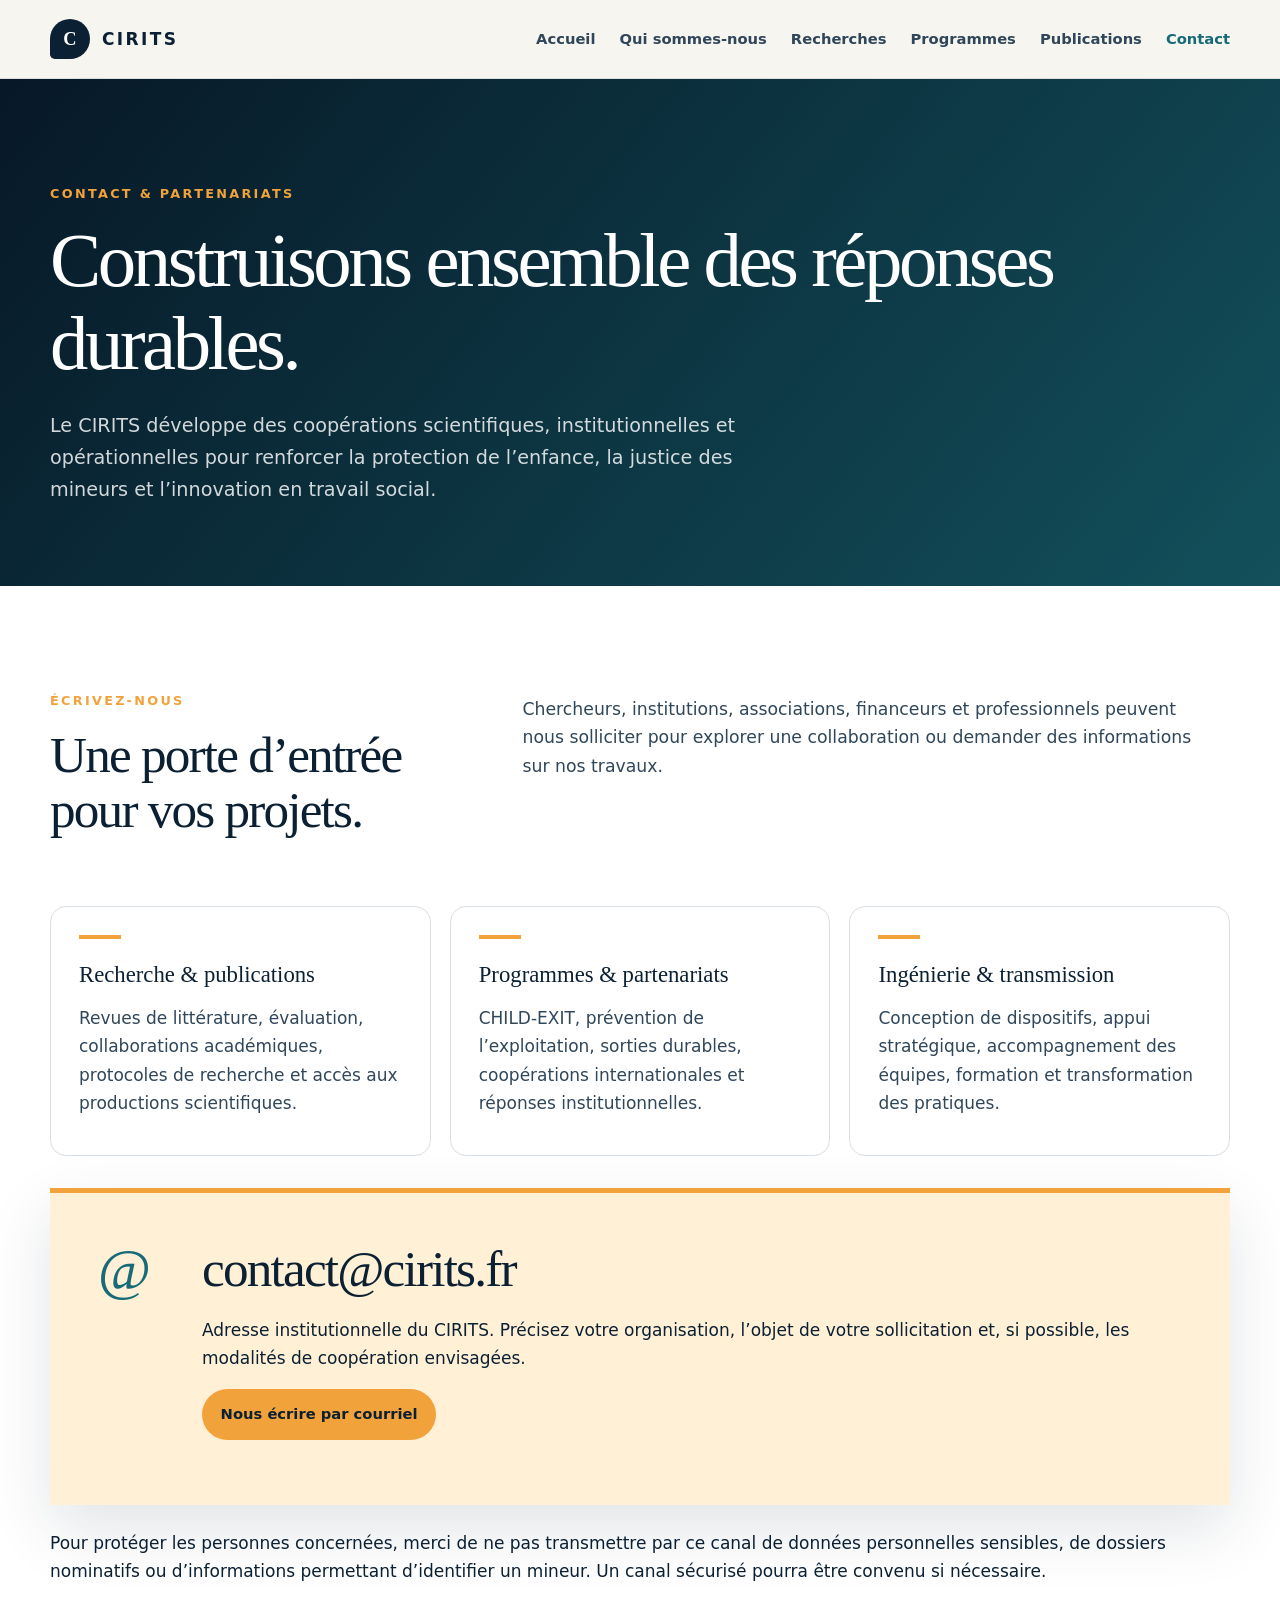
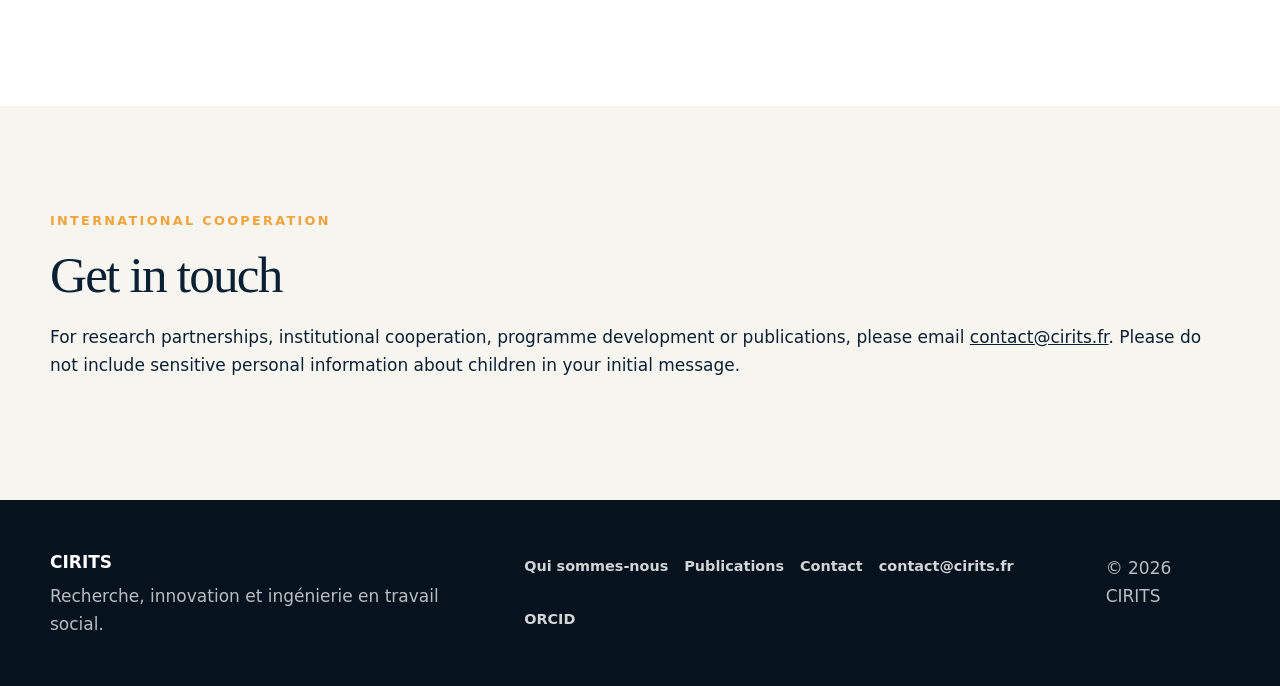
==== contact/index.html @ 4fc6ac08 "Add institutional contact and partnerships page" ====
<!doctype html>
<html lang="fr">
<head>
  <meta charset="utf-8">
  <meta name="viewport" content="width=device-width, initial-scale=1">
  <meta name="theme-color" content="#0c2033">
  <link rel="icon" type="image/svg+xml" href="/assets/favicon.svg">
  <title>Contact & partenariats | CIRITS</title>
  <meta name="description" content="Contacter le CIRITS pour une coopération scientifique, un partenariat institutionnel, une étude ou un projet d’innovation en travail social.">
  <meta name="robots" content="index,follow,max-image-preview:large">
  <link rel="canonical" href="https://cirits.fr/contact/">
  <meta property="og:type" content="website">
  <meta property="og:site_name" content="CIRITS">
  <meta property="og:locale" content="fr_FR">
  <meta property="og:title" content="Contact & partenariats | CIRITS">
  <meta property="og:description" content="Coopérations scientifiques, partenariats et ingénierie sociale : contactez le CIRITS.">
  <meta property="og:url" content="https://cirits.fr/contact/">
  <meta property="og:image" content="https://cirits.fr/assets/cirits-original-1200x630.png">
  <link rel="stylesheet" href="../assets/styles.css">
</head>
<body>
  <a class="skip-link" href="#contenu">Aller au contenu</a>
  <header class="site-header">
    <div class="nav-shell">
      <a class="brand" href="../" aria-label="Accueil du CIRITS"><span class="brand-mark">C</span><span>CIRITS</span></a>
      <button class="menu-button" type="button" data-menu-button aria-expanded="false" aria-controls="menu">Menu</button>
      <nav class="site-nav" id="menu" data-menu aria-label="Navigation principale">
        <a href="../">Accueil</a>
        <a href="../qui-sommes-nous/">Qui sommes-nous</a>
        <a href="../recherches/">Recherches</a>
        <a href="../programmes/">Programmes</a>
        <a href="../publications/">Publications</a>
        <a href="./" aria-current="page">Contact</a>
      </nav>
    </div>
  </header>
  <main id="contenu">
    <section class="page-hero">
      <div class="page-hero-inner">
        <p class="eyebrow">Contact & partenariats</p>
        <h1>Construisons ensemble des réponses durables.</h1>
        <p class="lead">Le CIRITS développe des coopérations scientifiques, institutionnelles et opérationnelles pour renforcer la protection de l’enfance, la justice des mineurs et l’innovation en travail social.</p>
      </div>
    </section>
    <section class="section section-white">
      <div class="section-inner">
        <div class="section-head">
          <div><p class="eyebrow">Écrivez-nous</p><h2>Une porte d’entrée pour vos projets.</h2></div>
          <p class="section-intro">Chercheurs, institutions, associations, financeurs et professionnels peuvent nous solliciter pour explorer une collaboration ou demander des informations sur nos travaux.</p>
        </div>
        <div class="grid-3">
          <article class="card"><h3>Recherche & publications</h3><p>Revues de littérature, évaluation, collaborations académiques, protocoles de recherche et accès aux productions scientifiques.</p></article>
          <article class="card"><h3>Programmes & partenariats</h3><p>CHILD-EXIT, prévention de l’exploitation, sorties durables, coopérations internationales et réponses institutionnelles.</p></article>
          <article class="card"><h3>Ingénierie & transmission</h3><p>Conception de dispositifs, appui stratégique, accompagnement des équipes, formation et transformation des pratiques.</p></article>
        </div>
        <div class="question-panel" style="margin-top:2rem">
          <div class="question-number">@</div>
          <div>
            <h2>contact@cirits.fr</h2>
            <p>Adresse institutionnelle du CIRITS. Précisez votre organisation, l’objet de votre sollicitation et, si possible, les modalités de coopération envisagées.</p>
            <p><a class="button button-primary" href="mailto:contact@cirits.fr?subject=Contact%20CIRITS%20%E2%80%94%20Proposition%20de%20collaboration">Nous écrire par courriel</a></p>
          </div>
        </div>
        <p style="margin-top:1.5rem">Pour protéger les personnes concernées, merci de ne pas transmettre par ce canal de données personnelles sensibles, de dossiers nominatifs ou d’informations permettant d’identifier un mineur. Un canal sécurisé pourra être convenu si nécessaire.</p>
      </div>
    </section>
    <section class="section">
      <div class="section-inner">
        <p class="eyebrow">International cooperation</p>
        <h2>Get in touch</h2>
        <p>For research partnerships, institutional cooperation, programme development or publications, please email <a href="mailto:contact@cirits.fr?subject=CIRITS%20%E2%80%94%20International%20partnership">contact@cirits.fr</a>. Please do not include sensitive personal information about children in your initial message.</p>
      </div>
    </section>
  </main>
  <footer class="site-footer">
    <div class="site-footer-inner">
      <div><strong>CIRITS</strong><p>Recherche, innovation et ingénierie en travail social.</p></div>
      <div class="footer-links"><a href="/qui-sommes-nous/">Qui sommes-nous</a><a href="/publications/">Publications</a><a href="/contact/">Contact</a><a href="mailto:contact@cirits.fr">contact@cirits.fr</a><a href="https://orcid.org/0009-0007-4554-3817" rel="me external">ORCID</a></div>
      <div><p>© <span data-year>2026</span> CIRITS</p></div>
    </div>
  </footer>
  <script src="../assets/main.js"></script>
</body>
</html>
---- assets/styles.css ----
:root {
  --ink: #0c2033;
  --ink-soft: #30465a;
  --paper: #f7f5f0;
  --white: #ffffff;
  --amber: #f2a23a;
  --amber-soft: #fff0d6;
  --blue: #176a78;
  --blue-soft: #dceef0;
  --line: #d7dfe4;
  --max: 1180px;
  --shadow: 0 24px 60px rgba(12, 32, 51, 0.12);
}

* { box-sizing: border-box; }

html { scroll-behavior: smooth; }

body {
  margin: 0;
  color: var(--ink);
  background: var(--paper);
  font-family: Inter, ui-sans-serif, system-ui, -apple-system, BlinkMacSystemFont, "Segoe UI", sans-serif;
  font-size: 17px;
  line-height: 1.66;
  text-rendering: optimizeLegibility;
}

a { color: inherit; }

a:focus-visible,
button:focus-visible {
  outline: 3px solid var(--amber);
  outline-offset: 4px;
}

.skip-link {
  position: absolute;
  left: 1rem;
  top: -4rem;
  z-index: 100;
  padding: .7rem 1rem;
  background: var(--white);
  border-radius: .5rem;
}

.skip-link:focus { top: 1rem; }

.site-header {
  position: sticky;
  top: 0;
  z-index: 20;
  background: rgba(247, 245, 240, .94);
  border-bottom: 1px solid rgba(12, 32, 51, .1);
  backdrop-filter: blur(14px);
}

.nav-shell {
  width: min(var(--max), calc(100% - 2rem));
  min-height: 78px;
  margin: 0 auto;
  display: flex;
  align-items: center;
  justify-content: space-between;
  gap: 2rem;
}

.brand {
  display: inline-flex;
  align-items: center;
  gap: .75rem;
  text-decoration: none;
  font-weight: 850;
  letter-spacing: .14em;
}

.brand-mark {
  display: grid;
  width: 40px;
  height: 40px;
  place-items: center;
  color: var(--white);
  background: var(--ink);
  border-radius: 50% 50% 50% 12%;
  font-family: Georgia, serif;
  font-size: 1.15rem;
  letter-spacing: 0;
}

.site-nav {
  display: flex;
  align-items: center;
  gap: 1.5rem;
}

.site-nav a {
  text-decoration: none;
  color: var(--ink-soft);
  font-size: .92rem;
  font-weight: 700;
}

.site-nav a:hover,
.site-nav a[aria-current="page"] { color: var(--blue); }

.menu-button {
  display: none;
  border: 1px solid var(--line);
  background: var(--white);
  border-radius: 999px;
  padding: .55rem .9rem;
  font: inherit;
  font-weight: 750;
}

.hero {
  position: relative;
  overflow: hidden;
  color: var(--white);
  background:
    radial-gradient(circle at 88% 20%, rgba(242, 162, 58, .22), transparent 26rem),
    linear-gradient(135deg, #071827 0%, #103c4a 100%);
}

.hero::after {
  content: "";
  position: absolute;
  right: -9rem;
  bottom: -15rem;
  width: 34rem;
  height: 34rem;
  border: 1px solid rgba(255, 255, 255, .14);
  border-radius: 50%;
  box-shadow: 0 0 0 4rem rgba(255,255,255,.025), 0 0 0 8rem rgba(255,255,255,.02);
}

.hero-grid,
.page-hero-inner,
.section-inner,
.site-footer-inner {
  width: min(var(--max), calc(100% - 2rem));
  margin: 0 auto;
}

.hero-grid {
  position: relative;
  z-index: 1;
  min-height: 640px;
  padding: 7.5rem 0 5.5rem;
  display: grid;
  grid-template-columns: minmax(0, 1.45fr) minmax(260px, .55fr);
  align-items: end;
  gap: 4rem;
}

.eyebrow {
  margin: 0 0 1rem;
  color: var(--amber);
  font-size: .8rem;
  font-weight: 850;
  letter-spacing: .18em;
  text-transform: uppercase;
}

h1, h2, h3 {
  margin-top: 0;
  font-family: Georgia, "Times New Roman", serif;
  font-weight: 500;
  line-height: 1.08;
}

h1 {
  max-width: 920px;
  margin-bottom: 1.5rem;
  font-size: clamp(3rem, 7vw, 6.6rem);
  letter-spacing: -.045em;
}

h2 {
  margin-bottom: 1.25rem;
  font-size: clamp(2.1rem, 4vw, 3.65rem);
  letter-spacing: -.035em;
}

h3 {
  margin-bottom: .65rem;
  font-size: 1.42rem;
}

.lead {
  max-width: 760px;
  margin: 0;
  color: rgba(255,255,255,.82);
  font-size: clamp(1.08rem, 1.5vw, 1.28rem);
}

.hero-aside {
  padding: 1.5rem 0 0 1.5rem;
  border-left: 2px solid var(--amber);
}

.hero-aside p {
  margin: 0 0 1rem;
  color: rgba(255,255,255,.75);
}

.hero-aside strong {
  display: block;
  color: var(--white);
  font-size: 1.05rem;
}

.actions {
  margin-top: 2rem;
  display: flex;
  flex-wrap: wrap;
  gap: .8rem;
}

.button {
  display: inline-flex;
  min-height: 48px;
  align-items: center;
  justify-content: center;
  padding: .75rem 1.1rem;
  border: 1px solid transparent;
  border-radius: 999px;
  text-decoration: none;
  font-size: .92rem;
  font-weight: 800;
}

.button-primary { color: var(--ink); background: var(--amber); }
.button-secondary { color: var(--white); border-color: rgba(255,255,255,.35); }

.section { padding: 6.5rem 0; }
.section-white { background: var(--white); }
.section-dark { color: var(--white); background: var(--ink); }

.section-head {
  display: grid;
  grid-template-columns: .75fr 1.25fr;
  align-items: start;
  gap: 3rem;
  margin-bottom: 3rem;
}

.section-intro {
  max-width: 700px;
  margin: .3rem 0 0;
  color: var(--ink-soft);
  font-size: 1.08rem;
}

.section-dark .section-intro { color: rgba(255,255,255,.72); }

.question-panel {
  display: grid;
  grid-template-columns: 5rem 1fr;
  gap: 1.5rem;
  padding: clamp(1.5rem, 4vw, 3rem);
  background: var(--amber-soft);
  border-top: 5px solid var(--amber);
  box-shadow: var(--shadow);
}

.question-number {
  font-family: Georgia, serif;
  font-size: 3.6rem;
  line-height: 1;
  color: var(--blue);
}

.question-panel blockquote {
  margin: 0;
  max-width: 900px;
  font-family: Georgia, serif;
  font-size: clamp(1.65rem, 3vw, 2.6rem);
  line-height: 1.25;
}

.grid-3 {
  display: grid;
  grid-template-columns: repeat(3, minmax(0, 1fr));
  gap: 1.2rem;
}

.grid-4 {
  display: grid;
  grid-template-columns: repeat(2, minmax(0, 1fr));
  gap: 1.2rem;
}

.card {
  position: relative;
  min-height: 250px;
  padding: 1.75rem;
  background: var(--white);
  border: 1px solid var(--line);
  border-radius: 1rem;
}

.card::before {
  content: "";
  display: block;
  width: 42px;
  height: 4px;
  margin-bottom: 1.5rem;
  background: var(--amber);
}

.card p { margin-bottom: 0; color: var(--ink-soft); }

.card-link {
  display: inline-block;
  margin-top: 1rem;
  color: var(--blue);
  font-weight: 800;
  text-underline-offset: .25rem;
}

.feature-row {
  display: grid;
  grid-template-columns: repeat(2, minmax(0, 1fr));
  gap: 1.2rem;
}

.feature {
  padding: 2rem;
  color: var(--white);
  background: rgba(255,255,255,.06);
  border: 1px solid rgba(255,255,255,.14);
  border-radius: 1rem;
}

.feature p { color: rgba(255,255,255,.72); }

.page-hero {
  color: var(--white);
  background: linear-gradient(130deg, #071827, #12505b);
}

.page-hero-inner { padding: 6.5rem 0 5rem; }

.page-hero h1 {
  max-width: 1040px;
  font-size: clamp(2.8rem, 6vw, 5.4rem);
}

.content-grid {
  display: grid;
  grid-template-columns: minmax(220px, .65fr) minmax(0, 1.35fr);
  gap: 4rem;
}

.sticky-index {
  position: sticky;
  top: 110px;
  align-self: start;
  padding-top: .5rem;
}

.sticky-index p {
  margin: 0 0 .45rem;
  color: var(--ink-soft);
}

.sticky-index strong { color: var(--ink); }

.prose { max-width: 800px; }
.prose h2 { margin-top: 3.6rem; font-size: clamp(2rem, 3vw, 2.8rem); }
.prose h2:first-child { margin-top: 0; }
.prose p { color: var(--ink-soft); }

.timeline {
  margin: 2rem 0;
  border-left: 2px solid var(--line);
}

.timeline-item {
  position: relative;
  padding: 0 0 2rem 2rem;
}

.timeline-item::before {
  content: "";
  position: absolute;
  left: -7px;
  top: .45rem;
  width: 12px;
  height: 12px;
  background: var(--amber);
  border-radius: 50%;
}

.timeline-item h3 { margin-bottom: .35rem; }
.timeline-item p { margin: 0; }

.tag-list {
  display: flex;
  flex-wrap: wrap;
  gap: .6rem;
  padding: 0;
  list-style: none;
}

.tag-list li {
  padding: .45rem .75rem;
  color: var(--blue);
  background: var(--blue-soft);
  border-radius: 999px;
  font-size: .88rem;
  font-weight: 750;
}

.publication {
  padding: 2rem 0;
  border-top: 1px solid var(--line);
}

.publication:first-of-type { border-top: 0; }
.publication-meta { color: var(--blue); font-size: .88rem; font-weight: 800; letter-spacing: .04em; }

.site-footer {
  color: rgba(255,255,255,.72);
  background: #06131f;
}

.site-footer-inner {
  padding: 3rem 0;
  display: flex;
  justify-content: space-between;
  gap: 2rem;
}

.site-footer strong { display: block; color: var(--white); }
.site-footer p { margin: .35rem 0 0; }
.site-footer a { color: var(--white); }

.footer-links {
  display: flex;
  align-items: center;
  gap: 1rem;
  flex-wrap: wrap;
}

.footer-links a {
  color: rgba(255,255,255,.82);
  text-decoration: none;
  font-size: .9rem;
  font-weight: 700;
}

.footer-links a:hover { color: var(--white); }

@media (max-width: 900px) {
  .menu-button { display: inline-flex; }
  .site-nav {
    display: none;
    position: absolute;
    left: 1rem;
    right: 1rem;
    top: 70px;
    padding: 1rem;
    flex-direction: column;
    align-items: stretch;
    background: var(--white);
    border: 1px solid var(--line);
    border-radius: 1rem;
    box-shadow: var(--shadow);
  }
  .site-nav[data-open] { display: flex; }
  .site-nav a { padding: .55rem; }
  .hero-grid,
  .section-head,
  .content-grid { grid-template-columns: 1fr; }
  .hero-grid { min-height: auto; padding: 5rem 0; gap: 2.5rem; }
  .hero-aside { max-width: 520px; }
  .grid-3,
  .grid-4 { grid-template-columns: 1fr; }
  .card { min-height: auto; }
  .sticky-index { position: static; }
}

@media (max-width: 620px) {
  body { font-size: 16px; }
  .brand { font-size: .88rem; }
  .brand-mark { width: 36px; height: 36px; }
  .section { padding: 4.5rem 0; }
  .question-panel { grid-template-columns: 1fr; }
  .question-number { font-size: 2.5rem; }
  .feature-row { grid-template-columns: 1fr; }
  .site-footer-inner { flex-direction: column; }
  .footer-links { align-items: flex-start; }
}

@media (prefers-reduced-motion: reduce) {
  html { scroll-behavior: auto; }
}


.site-feature-image {
  width: min(var(--max), calc(100% - 2rem));
  margin: -2rem auto 4.5rem;
  position: relative;
  z-index: 2;
}

.site-feature-image img {
  display: block;
  width: 100%;
  height: auto;
  border-radius: 1.25rem;
  box-shadow: var(--shadow);
}

.site-feature-image--child {
  width: 100%;
  margin: 2.25rem 0 2.75rem;
}

.site-feature-image--child img {
  border-radius: 1rem;
}

@media (max-width: 900px) {
  .site-feature-image { margin-top: -1rem; margin-bottom: 3rem; }
}
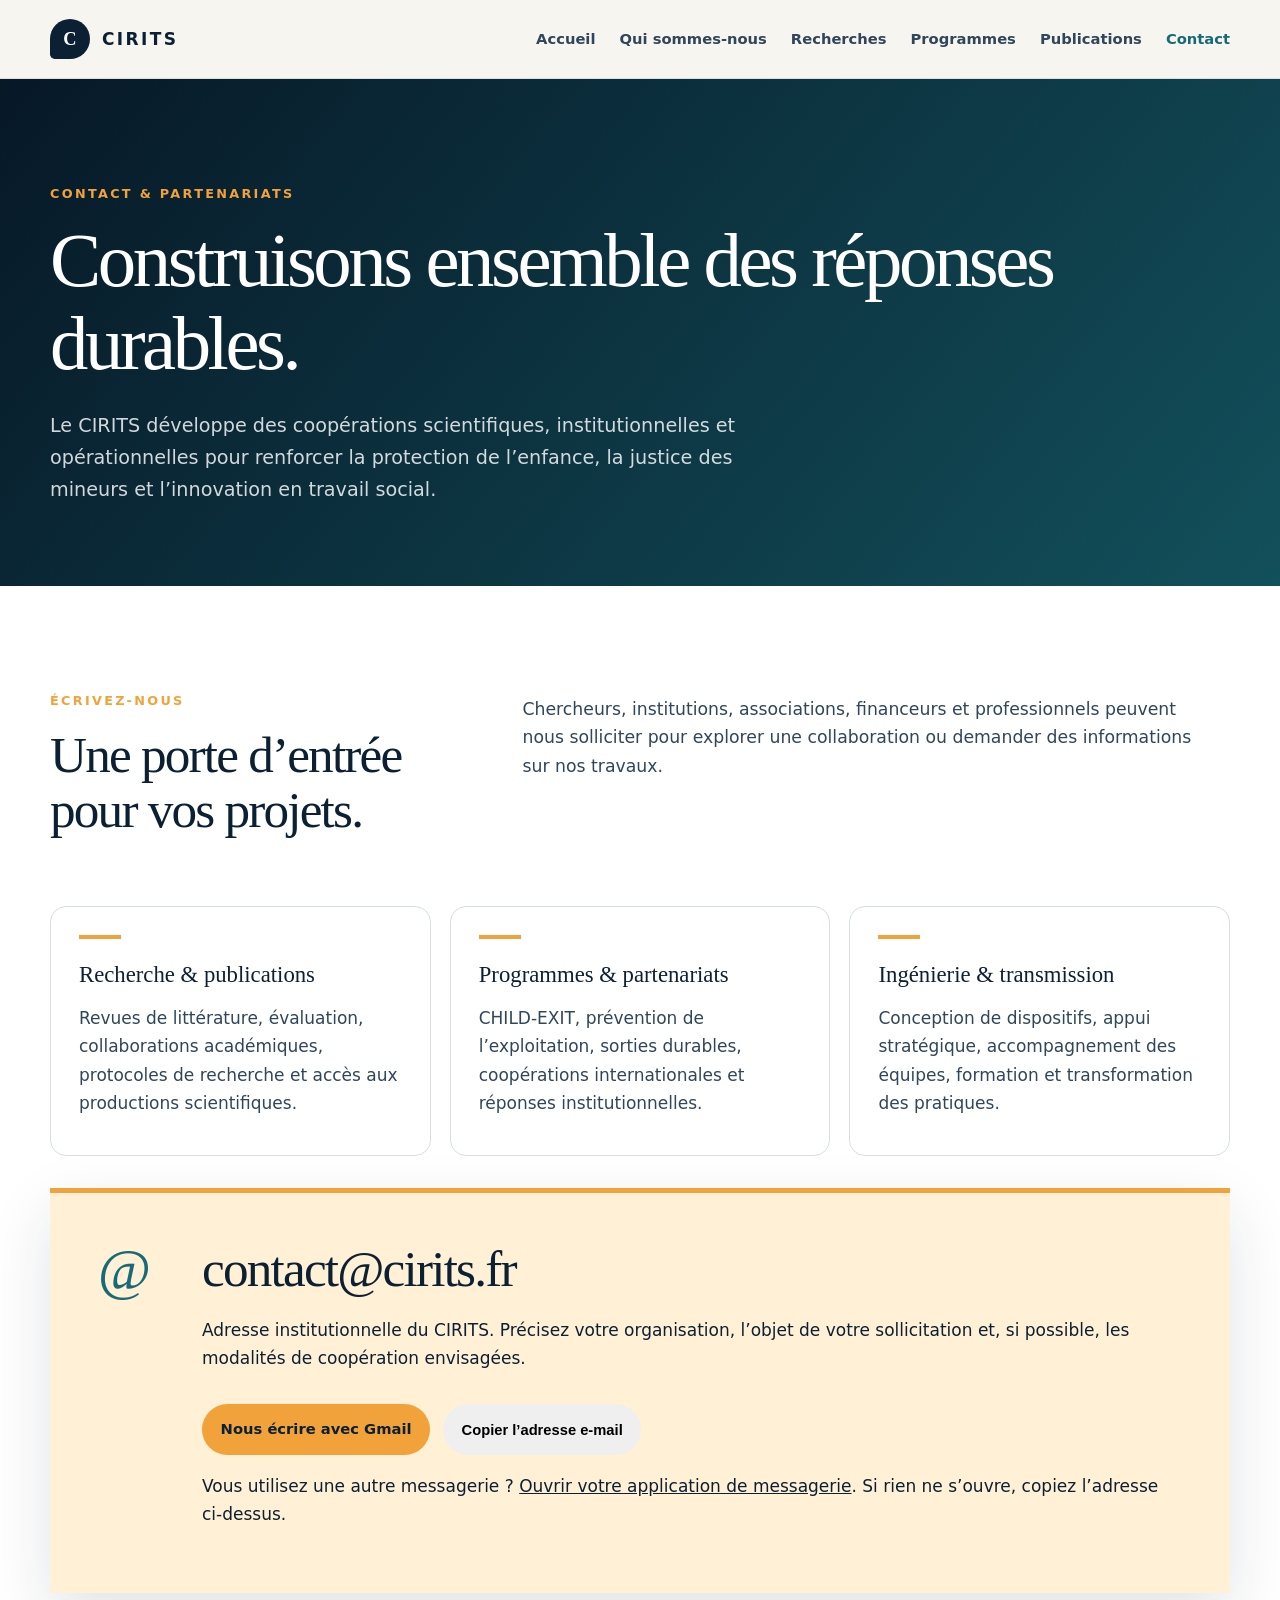
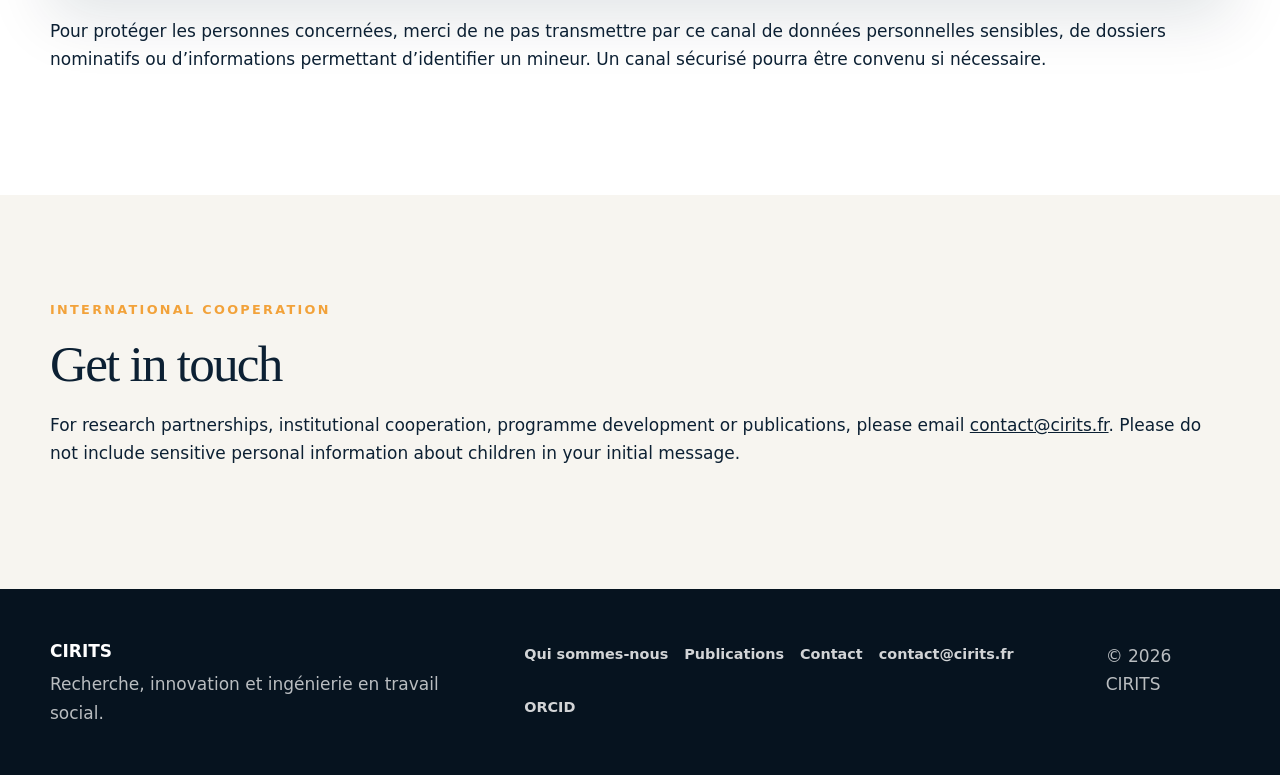
==== commit db2f79ad: "Make contact action usable with Gmail and copy email fallback" ====
--- a/contact/index.html
+++ b/contact/index.html
@@ -53,12 +53,17 @@
           <article class="card"><h3>Programmes & partenariats</h3><p>CHILD-EXIT, prévention de l’exploitation, sorties durables, coopérations internationales et réponses institutionnelles.</p></article>
           <article class="card"><h3>Ingénierie & transmission</h3><p>Conception de dispositifs, appui stratégique, accompagnement des équipes, formation et transformation des pratiques.</p></article>
         </div>
-        <div class="question-panel" style="margin-top:2rem">
+        <div class="question-panel" id="ecrire" style="margin-top:2rem">
           <div class="question-number">@</div>
           <div>
             <h2>contact@cirits.fr</h2>
             <p>Adresse institutionnelle du CIRITS. Précisez votre organisation, l’objet de votre sollicitation et, si possible, les modalités de coopération envisagées.</p>
-            <p><a class="button button-primary" href="mailto:contact@cirits.fr?subject=Contact%20CIRITS%20%E2%80%94%20Proposition%20de%20collaboration">Nous écrire par courriel</a></p>
+            <div class="actions">
+              <a class="button button-primary" href="https://mail.google.com/mail/?view=cm&fs=1&to=contact%40cirits.fr&su=Contact%20CIRITS%20-%20Proposition%20de%20collaboration" target="_blank" rel="noopener noreferrer">Nous écrire avec Gmail</a>
+              <button class="button button-outline" type="button" data-copy-email>Copier l’adresse e-mail</button>
+            </div>
+            <p id="copy-status" role="status" aria-live="polite"></p>
+            <p>Vous utilisez une autre messagerie ? <a href="mailto:contact@cirits.fr?subject=Contact%20CIRITS">Ouvrir votre application de messagerie</a>. Si rien ne s’ouvre, copiez l’adresse ci-dessus.</p>
           </div>
         </div>
         <p style="margin-top:1.5rem">Pour protéger les personnes concernées, merci de ne pas transmettre par ce canal de données personnelles sensibles, de dossiers nominatifs ou d’informations permettant d’identifier un mineur. Un canal sécurisé pourra être convenu si nécessaire.</p>
@@ -75,10 +80,36 @@
   <footer class="site-footer">
     <div class="site-footer-inner">
       <div><strong>CIRITS</strong><p>Recherche, innovation et ingénierie en travail social.</p></div>
-      <div class="footer-links"><a href="/qui-sommes-nous/">Qui sommes-nous</a><a href="/publications/">Publications</a><a href="/contact/">Contact</a><a href="mailto:contact@cirits.fr">contact@cirits.fr</a><a href="https://orcid.org/0009-0007-4554-3817" rel="me external">ORCID</a></div>
+      <div class="footer-links"><a href="/qui-sommes-nous/">Qui sommes-nous</a><a href="/publications/">Publications</a><a href="/contact/">Contact</a><a href="#ecrire">contact@cirits.fr</a><a href="https://orcid.org/0009-0007-4554-3817" rel="me external">ORCID</a></div>
       <div><p>© <span data-year>2026</span> CIRITS</p></div>
     </div>
   </footer>
   <script src="../assets/main.js"></script>
+  <script>
+    const copyEmailButton = document.querySelector('[data-copy-email]');
+    const copyStatus = document.getElementById('copy-status');
+    copyEmailButton?.addEventListener('click', async () => {
+      const address = 'contact@cirits.fr';
+      try {
+        if (navigator.clipboard && window.isSecureContext) {
+          await navigator.clipboard.writeText(address);
+        } else {
+          const field = document.createElement('textarea');
+          field.value = address;
+          field.setAttribute('readonly', '');
+          field.style.position = 'fixed';
+          field.style.opacity = '0';
+          document.body.appendChild(field);
+          field.select();
+          const copied = document.execCommand('copy');
+          field.remove();
+          if (!copied) throw new Error('copy unavailable');
+        }
+        copyStatus.textContent = 'Adresse copiée : contact@cirits.fr';
+      } catch (_) {
+        copyStatus.textContent = 'Sélectionnez et copiez manuellement : contact@cirits.fr';
+      }
+    });
+  </script>
 </body>
 </html>
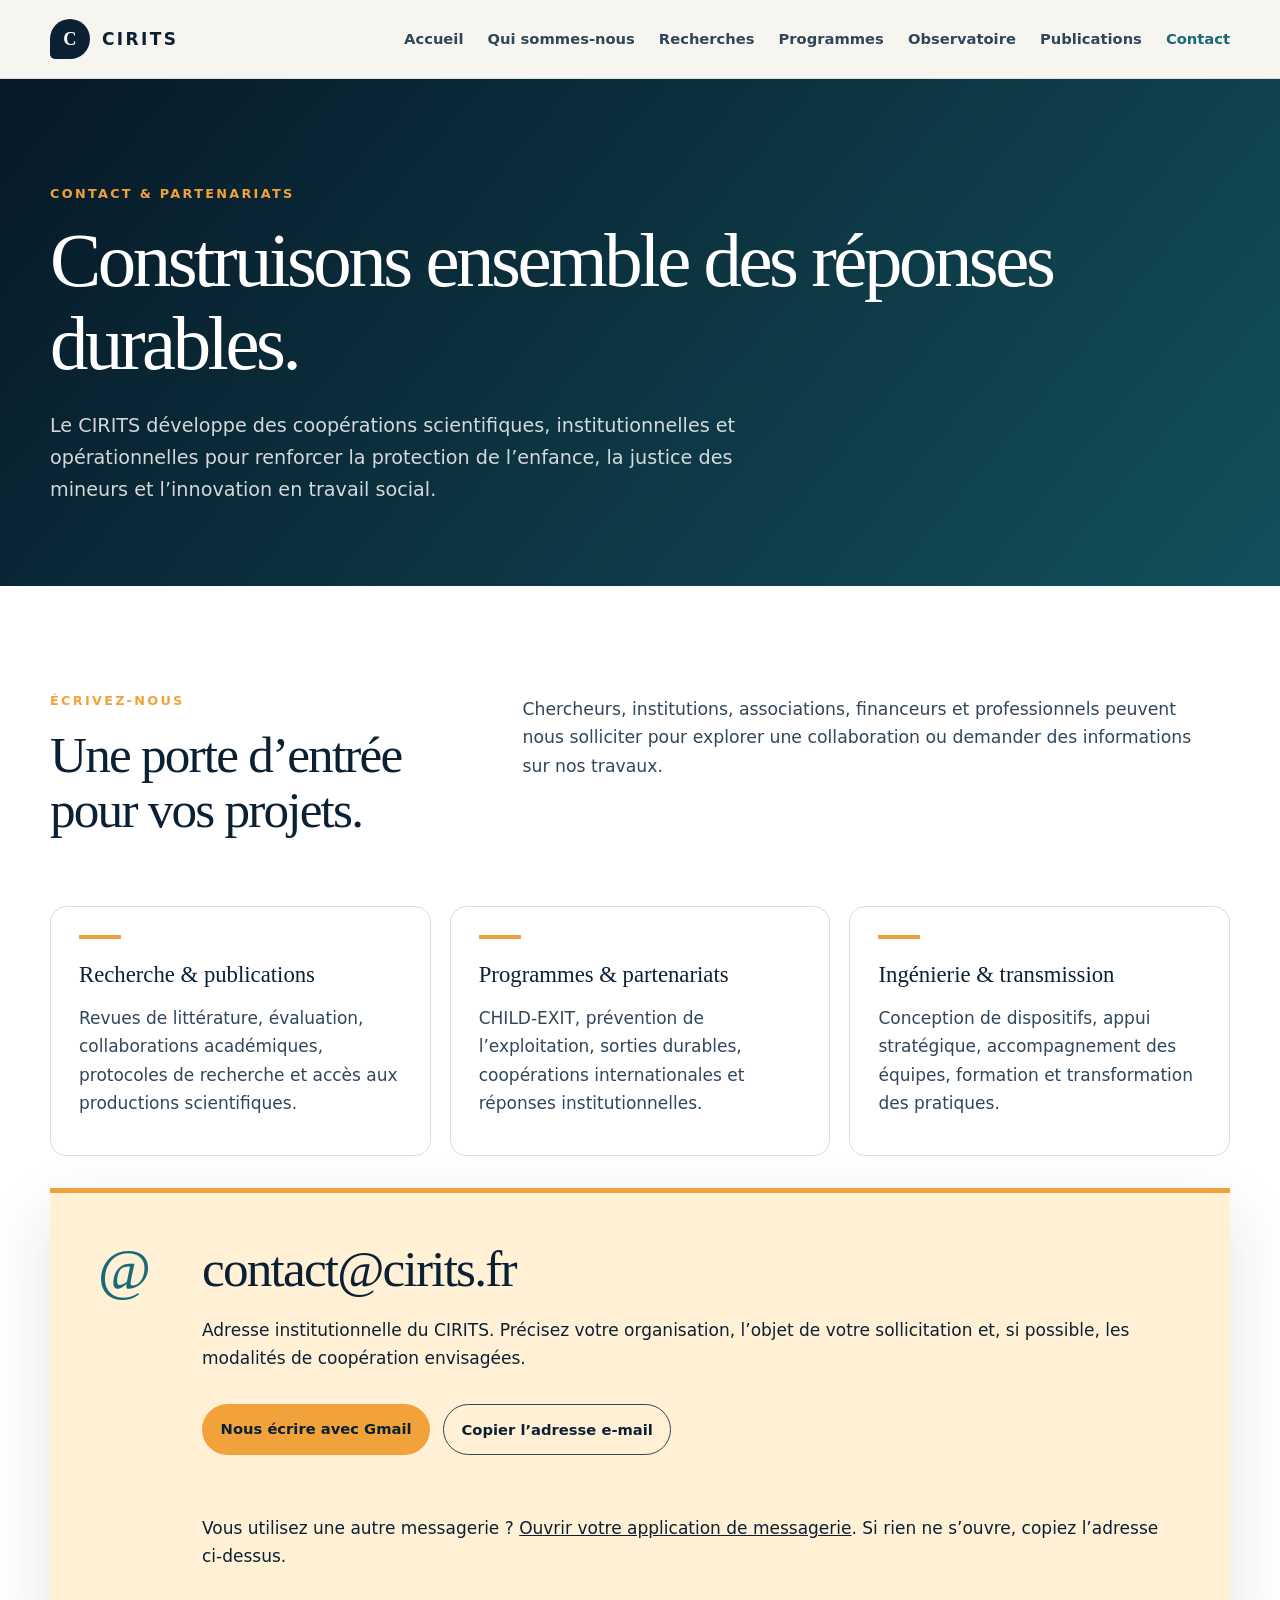
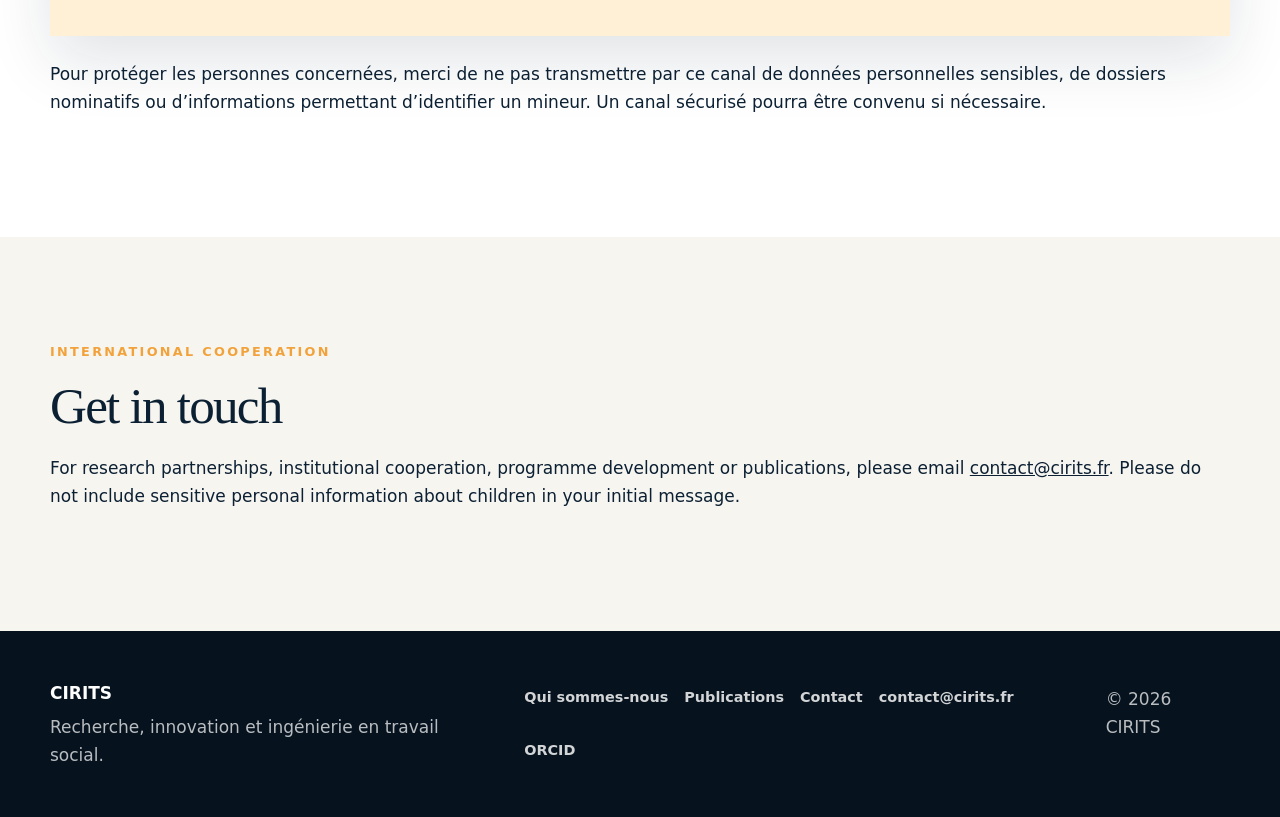
==== commit b03ebdc9: "Ajouter l'accès à l'Observatoire dans la navigation" ====
--- a/contact/index.html
+++ b/contact/index.html
@@ -29,6 +29,7 @@
         <a href="../qui-sommes-nous/">Qui sommes-nous</a>
         <a href="../recherches/">Recherches</a>
         <a href="../programmes/">Programmes</a>
+        <a href="../observatoire/">Observatoire</a>
         <a href="../publications/">Publications</a>
         <a href="./" aria-current="page">Contact</a>
       </nav>
--- a/assets/styles.css
+++ b/assets/styles.css
@@ -232,6 +232,9 @@
 
 .button-primary { color: var(--ink); background: var(--amber); }
 .button-secondary { color: var(--white); border-color: rgba(255,255,255,.35); }
+.button-outline { color: var(--ink); background: transparent; border-color: var(--ink-soft); cursor: pointer; font-family: inherit; }
+.button-outline:hover { background: rgba(12,32,51,.08); }
+#copy-status { min-height: 1.5em; font-weight: 700; color: var(--blue); }
 
 .section { padding: 6.5rem 0; }
 .section-white { background: var(--white); }
@@ -526,3 +529,17 @@
 @media (max-width: 900px) {
   .site-feature-image { margin-top: -1rem; margin-bottom: 3rem; }
 }
+
+/* Réseau scientifique — fiches des chercheurs présentés avec leur accord */
+.research-network { margin-top: 2rem; }
+.research-network > h3 { margin-bottom: .75rem; font-size: 1.7rem; }
+.researcher-profile { display: grid; grid-template-columns: 190px minmax(0, 1fr); gap: 1.6rem; margin-top: 1.5rem; padding: 1.5rem; background: var(--paper); border: 1px solid var(--line); border-radius: 1rem; }
+.researcher-photo { margin: 0; }
+.researcher-photo img { display: block; width: 100%; height: auto; border-radius: .75rem; }
+.researcher-photo figcaption { margin-top: .45rem; color: var(--ink-soft); font-size: .74rem; line-height: 1.4; }
+.researcher-details h4 { margin: 0 0 .3rem; font: 500 1.6rem/1.15 Georgia, serif; }
+.researcher-details p { margin: .55rem 0 1rem; }
+.researcher-details .researcher-role { color: var(--blue); font-weight: 700; }
+.researcher-details p:last-child { margin-bottom: 0; }
+.researcher-details a { color: var(--blue); text-underline-offset: .2rem; font-weight: 700; }
+@media(max-width: 680px) { .researcher-profile { grid-template-columns: 1fr; padding: 1rem; } .researcher-photo { max-width: 190px; } }
